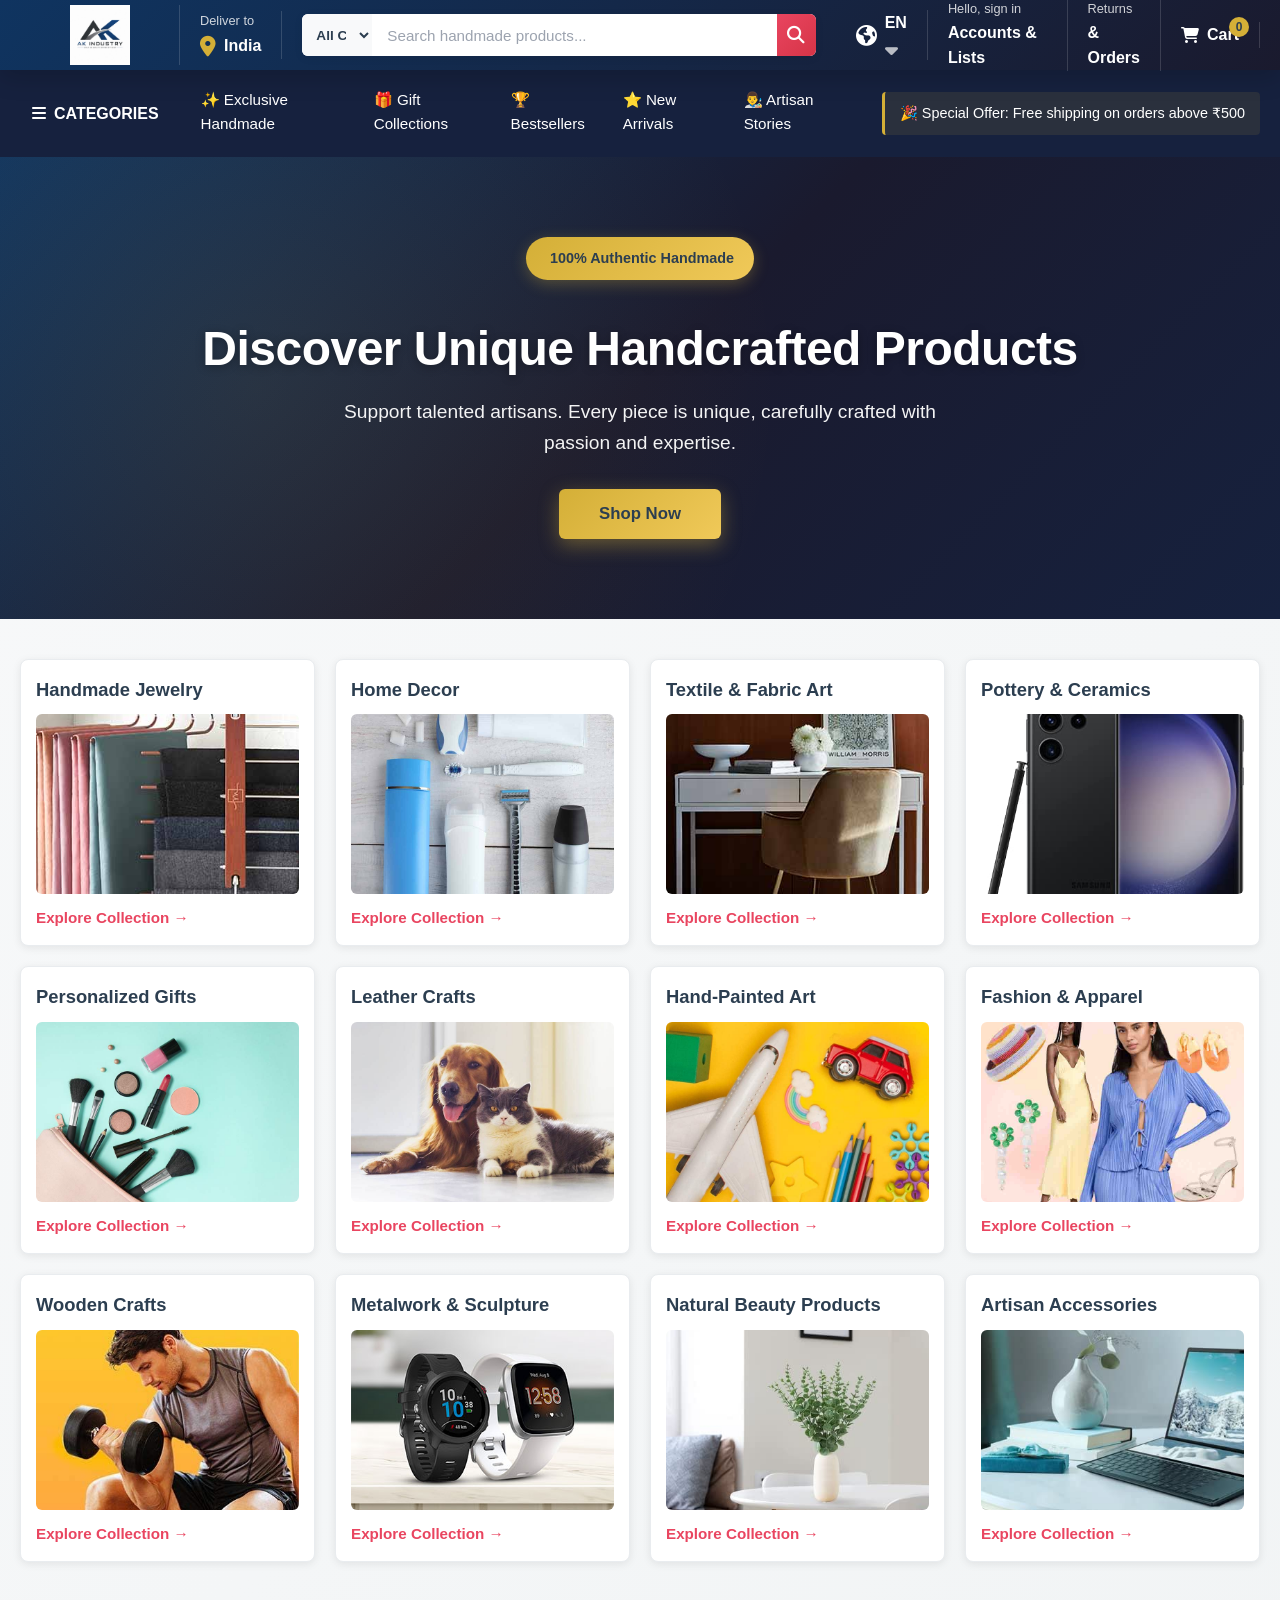
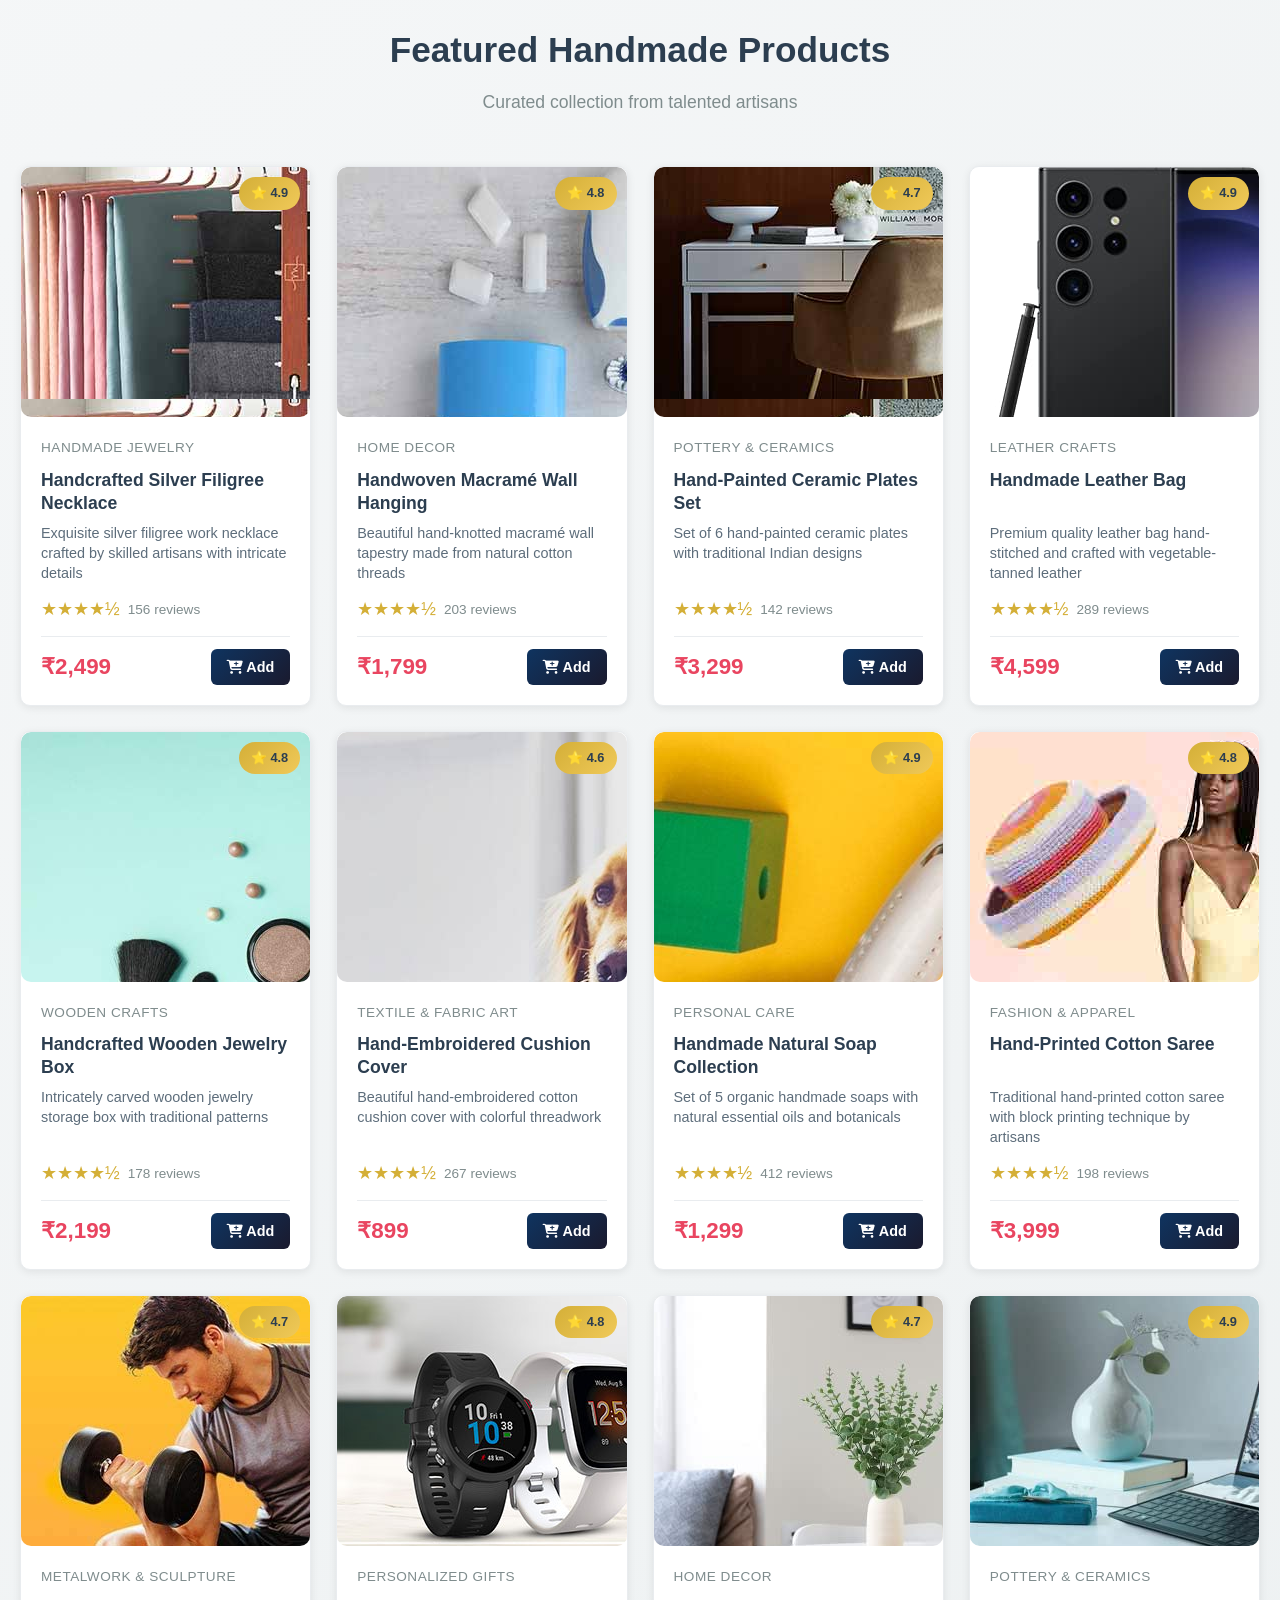
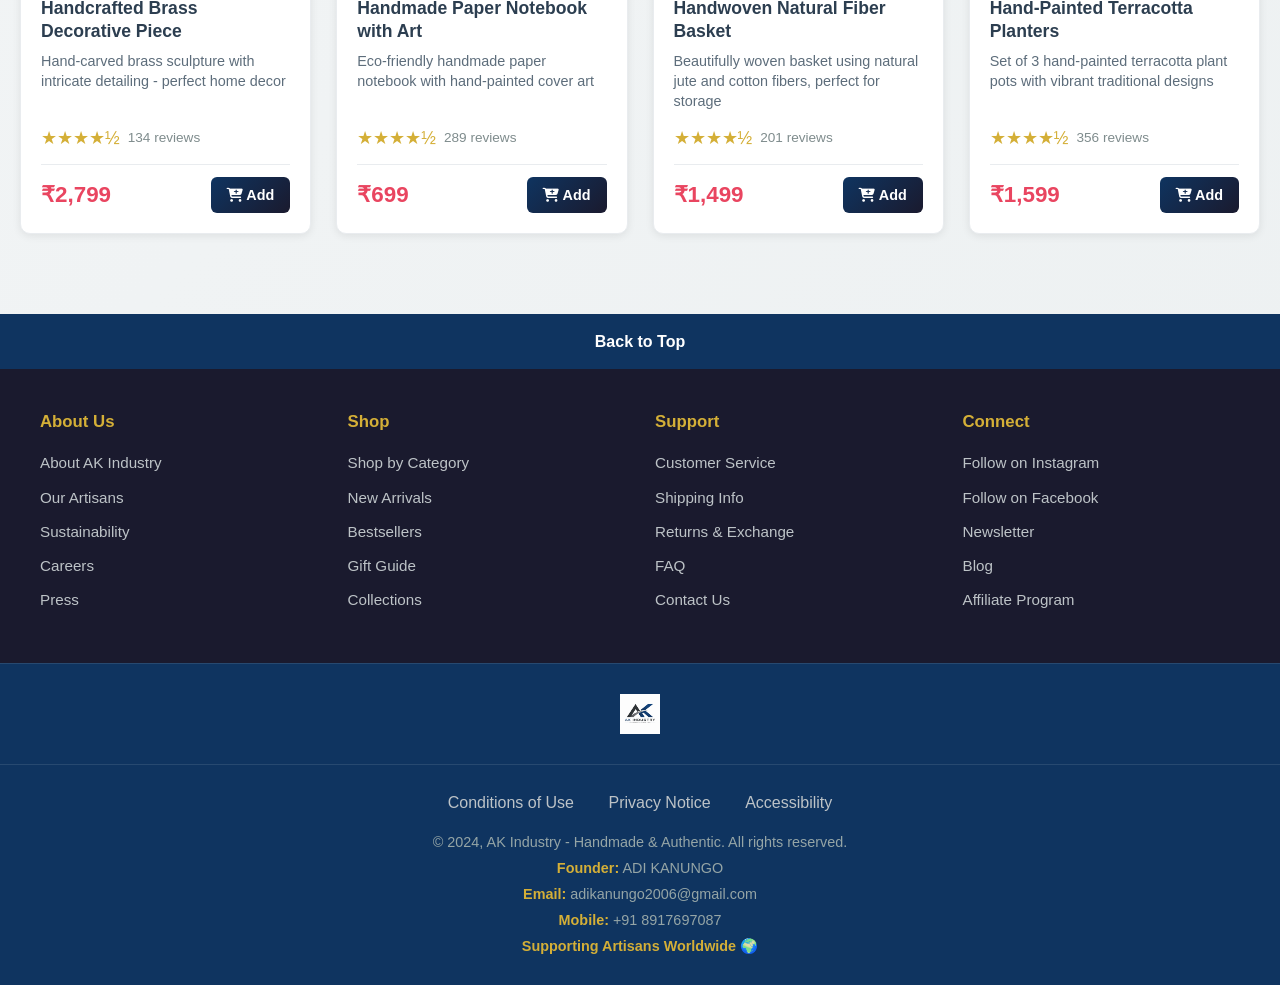
==== Index.html @ 6479bafc "Initial commit" ====
<!DOCTYPE html>
<html lang="en">
  <head>
    <meta charset="UTF-8" />
    <meta http-equiv="X-UA-Compatible" content="IE=edge" />
    <meta name="viewport" content="width=device-width, initial-scale=1.0" />
    <title>AK Industry - Premium Handmade Products</title>
    <meta name="description" content="Discover unique handmade products crafted by artisans. Premium quality, authentic, and ethically made.">
    <link rel="stylesheet" href="https://cdnjs.cloudflare.com/ajax/libs/font-awesome/6.4.0/css/all.min.css" />
    <link rel="stylesheet" href="Style-premium.css" />
    <!-- Stripe Script -->
    <script src="https://js.stripe.com/v3/"></script>
    <!-- Razorpay Script -->
    <script src="https://checkout.razorpay.com/v1/checkout.js"></script>
  </head>
  <body>
    <header>
      <div class="navbar">
        <div class="nav-logo border">
          <div class="logo"></div>
        </div>
        <div class="nav-address border">
          <p class="add-first">Deliver to</p>
          <div class="address-icon">
            <i class="fa-solid fa-location-dot"></i>
            <p class="add-second"><b>India</b></p>
          </div>
        </div>
        <div class="nav-search">
          <select class="search-select">
            <option>All Categories</option>
            <option>Handmade Jewelry</option>
            <option>Home Decor</option>
            <option>Fashion & Clothing</option>
            <option>Crafts & Art</option>
            <option>Personal Care</option>
          </select>
          <input class="search-input" placeholder="Search handmade products..." />
          <div class="search-icon">
            <i class="fa-solid fa-magnifying-glass"></i>
          </div>
        </div>
        <div class="map-icon border">
          <i class="fa-solid fa-earth-americas"></i>
          <div>
            <p>
              <b><pre>EN</pre></b>
            </p>
            <div class="sort-down">
              <i class="fa-solid fa-sort-down"></i>
            </div>
          </div>
        </div>

        <div class="nav-singin border">
          <p><span>Hello, sign in</span></p>
          <p class="nav-second">Accounts & Lists</p>
        </div>

        <div class="nav-return border">
          <p><span>Returns</span></p>
          <p class="nav-second">& Orders</p>
        </div>

        <div class="nav-cart border">
          <i class="fa-solid fa-cart-shopping"></i>
          <span class="cart-count">0</span>
          Cart
        </div>
      </div>

      <div class="panel">
        <div class="panel-all">
          <i class="fa-solid fa-bars"></i>
          CATEGORIES
        </div>
        <div class="panel-options">
          <p>✨ Exclusive Handmade</p>
          <p>🎁 Gift Collections</p>
          <p>🏆 Bestsellers</p>
          <p>⭐ New Arrivals</p>
          <p>👨‍🎨 Artisan Stories</p>
        </div>
        <div class="panel-deals">
          <p>🎉 Special Offer: Free shipping on orders above ₹500</p>
        </div>
      </div>
    </header>

    <div class="hero-section">
      <div class="hero-msg premium-hero">
        <div class="hero-badge">
          <i class="fa-solid fa-sparkles"></i>
          100% Authentic Handmade
        </div>
        <h1>Discover Unique Handcrafted Products</h1>
        <p>
          Support talented artisans. Every piece is unique, carefully crafted with passion and expertise.
        </p>
        <button class="hero-btn">Shop Now</button>
      </div>
    </div>

    <div class="shop-section" id="shop-section">
      <div class="box category-box">
        <div class="box-content">
          <h2>Handmade Jewelry</h2>
          <div class="box-img" style="background-image: url('box1_image.jpg')"></div>
          <p>Explore Collection →</p>
        </div>
      </div>

      <div class="box category-box">
        <div class="box-content">
          <h2>Home Decor</h2>
          <div class="box-img" style="background-image: url('box2_image.jpg')"></div>
          <p>Explore Collection →</p>
        </div>
      </div>

      <div class="box category-box">
        <div class="box-content">
          <h2>Textile & Fabric Art</h2>
          <div class="box-img" style="background-image: url('box3_image.jpg')"></div>
          <p>Explore Collection →</p>
        </div>
      </div>

      <div class="box category-box">
        <div class="box-content">
          <h2>Pottery & Ceramics</h2>
          <div class="box-img" style="background-image: url('box4_image.jpg')"></div>
          <p>Explore Collection →</p>
        </div>
      </div>

      <div class="box category-box">
        <div class="box-content">
          <h2>Personalized Gifts</h2>
          <div class="box-img" style="background-image: url('box5_image.jpg')"></div>
          <p>Explore Collection →</p>
        </div>
      </div>

      <div class="box category-box">
        <div class="box-content">
          <h2>Leather Crafts</h2>
          <div class="box-img" style="background-image: url('box6_image.jpg')"></div>
          <p>Explore Collection →</p>
        </div>
      </div>

      <div class="box category-box">
        <div class="box-content">
          <h2>Hand-Painted Art</h2>
          <div class="box-img" style="background-image: url('box7_image.jpg')"></div>
          <p>Explore Collection →</p>
        </div>
      </div>

      <div class="box category-box">
        <div class="box-content">
          <h2>Fashion & Apparel</h2>
          <div class="box-img" style="background-image: url('box8_image.jpg')"></div>
          <p>Explore Collection →</p>
        </div>
      </div>

      <div class="box category-box">
        <div class="box-content">
          <h2>Wooden Crafts</h2>
          <div class="box-img" style="background-image: url('box9_image.jpg')"></div>
          <p>Explore Collection →</p>
        </div>
      </div>

      <div class="box category-box">
        <div class="box-content">
          <h2>Metalwork & Sculpture</h2>
          <div class="box-img" style="background-image: url('box10_image.jpg')"></div>
          <p>Explore Collection →</p>
        </div>
      </div>

      <div class="box category-box">
        <div class="box-content">
          <h2>Natural Beauty Products</h2>
          <div class="box-img" style="background-image: url('box11_image.jpg')"></div>
          <p>Explore Collection →</p>
        </div>
      </div>

      <div class="box category-box">
        <div class="box-content">
          <h2>Artisan Accessories</h2>
          <div class="box-img" style="background-image: url('box12_image.jpg')"></div>
          <p>Explore Collection →</p>
        </div>
      </div>
    </div>

    <!-- Products Section -->
    <div class="products-container">
      <div class="products-header">
        <h2>Featured Handmade Products</h2>
        <p>Curated collection from talented artisans</p>
      </div>
      <div class="products-grid" id="products-grid">
        <!-- Products will be loaded here by JavaScript -->
      </div>
    </div>

    <footer>
      <div class="foot-panel1">Back to Top</div>
      <div class="foot-panel2">
        <ul>
          <p><strong>About Us</strong></p>
          <a>About AK Industry</a>
          <a>Our Artisans</a>
          <a>Sustainability</a>
          <a>Careers</a>
          <a>Press</a>
        </ul>
        <ul>
          <p><strong>Shop</strong></p>
          <a>Shop by Category</a>
          <a>New Arrivals</a>
          <a>Bestsellers</a>
          <a>Gift Guide</a>
          <a>Collections</a>
        </ul>
        <ul>
          <p><strong>Support</strong></p>
          <a>Customer Service</a>
          <a>Shipping Info</a>
          <a>Returns & Exchange</a>
          <a>FAQ</a>
          <a>Contact Us</a>
        </ul>
        <ul>
          <p><strong>Connect</strong></p>
          <a>Follow on Instagram</a>
          <a>Follow on Facebook</a>
          <a>Newsletter</a>
          <a>Blog</a>
          <a>Affiliate Program</a>
        </ul>
      </div>
      <div class="foot-panel3">
        <div class="logo"></div>
      </div>
      <div class="foot-panel4">
        <div class="pages">
          <a>Conditions of Use</a>
          <a>Privacy Notice</a>
          <a>Accessibility</a>
        </div>
        <div class="copyright">
          © 2024, AK Industry - Handmade & Authentic. All rights reserved.
          <br />
          <strong>Founder:</strong> ADI KANUNGO <br />
          <strong>Email:</strong> adikanungo2006@gmail.com <br />
          <strong>Mobile:</strong> +91 8917697087 <br>
          <strong>Supporting Artisans Worldwide 🌍</strong>
        </div>
      </div>
    </footer>

    <script src="app.js"></script>
    <script src="payments.js"></script>
  </body>
</html>
---- Style-premium.css ----
/* ===== PREMIUM PROFESSIONAL E-COMMERCE STYLING ===== */

:root {
    --primary-dark: #1a1a2e;
    --primary-color: #0f3460;
    --secondary-color: #e94560;
    --accent-gold: #d4af37;
    --accent-light: #16213e;
    --success-color: #27ae60;
    --warning-color: #e74c3c;
    --text-dark: #2c3e50;
    --text-light: #ecf0f1;
    --bg-light: #f8f9fa;
    --bg-dark: #f1f3f6;
    --shadow-soft: 0 2px 8px rgba(0, 0, 0, 0.08);
    --shadow-medium: 0 4px 16px rgba(0, 0, 0, 0.12);
    --shadow-strong: 0 8px 24px rgba(0, 0, 0, 0.16);
    --transition: all 0.3s cubic-bezier(0.4, 0, 0.2, 1);
}

* {
    margin: 0;
    padding: 0;
    font-family: 'Segoe UI', -apple-system, BlinkMacSystemFont, sans-serif;
    box-sizing: border-box;
}

html {
    scroll-behavior: smooth;
}

body {
    background: linear-gradient(135deg, #f8f9fa 0%, #ecf0f1 100%);
    color: var(--text-dark);
    line-height: 1.6;
}

/* ===== NAVBAR - PREMIUM ===== */
.navbar {
    height: 70px;
    background: linear-gradient(135deg, #0f3460 0%, #1a1a2e 100%);
    color: white;
    display: flex;
    align-items: center;
    justify-content: space-between;
    padding: 0 20px;
    box-shadow: var(--shadow-strong);
    position: sticky;
    top: 0;
    z-index: 100;
}

.border {
    border-right: 1px solid rgba(255, 255, 255, 0.15);
    padding: 0 15px;
}

/* LOGO */
.nav-logo {
    height: 60px;
    width: 160px;
    cursor: pointer;
    display: flex;
    align-items: center;
    transition: var(--transition);
}

.nav-logo:hover {
    transform: scale(1.05);
}

.logo {
    background-image: url("Aklogo.jpeg");
    background-size: contain;
    background-repeat: no-repeat;
    background-position: center;
    height: 60px;
    width: 160px;
}

/* ADDRESS */
.nav-address {
    display: flex;
    flex-direction: column;
    justify-content: center;
    cursor: pointer;
    transition: var(--transition);
    padding: 0 20px !important;
}

.nav-address:hover {
    opacity: 0.8;
}

.add-first {
    font-size: 0.8rem;
    opacity: 0.8;
    margin-bottom: 2px;
}

.add-second {
    font-size: 1rem;
    font-weight: 600;
}

.address-icon {
    display: flex;
    align-items: center;
    gap: 8px;
}

.address-icon i {
    font-size: 1.3rem;
    color: var(--accent-gold);
}

/* SEARCH BAR */
.nav-search {
    display: flex;
    background-color: white;
    width: 680px;
    height: 42px;
    border-radius: 6px;
    overflow: hidden;
    box-shadow: var(--shadow-soft);
    margin: 0 20px;
}

.search-select {
    width: 70px;
    border: none;
    background-color: #f8f9fa;
    font-weight: 600;
    cursor: pointer;
    padding: 0 10px;
    font-size: 0.85rem;
    color: var(--text-dark);
    transition: var(--transition);
}

.search-select:hover {
    background-color: #ecf0f1;
}

.search-input {
    width: 100%;
    border: none;
    padding: 0 15px;
    font-size: 0.95rem;
    color: var(--text-dark);
}

.search-input::placeholder {
    color: #9ca3af;
}

.search-input:focus {
    outline: none;
    background-color: #fafbfc;
}

.search-icon {
    width: 50px;
    display: flex;
    justify-content: center;
    align-items: center;
    background: linear-gradient(135deg, var(--secondary-color) 0%, #d63447 100%);
    color: white;
    font-size: 1.1rem;
    cursor: pointer;
    transition: var(--transition);
}

.search-icon:hover {
    background: linear-gradient(135deg, #d63447 0%, #c0293d 100%);
    transform: scale(1.05);
}

/* GLOBE & LANGUAGE */
.map-icon {
    display: flex;
    align-items: center;
    gap: 8px;
    cursor: pointer;
    transition: var(--transition);
    padding: 0 20px !important;
}

.map-icon:hover {
    opacity: 0.8;
}

.map-icon i {
    font-size: 1.3rem;
}

.sort-down {
    font-size: 0.7rem;
    opacity: 0.7;
}

/* SIGN IN */
.nav-singin {
    cursor: pointer;
    transition: var(--transition);
    padding: 0 20px !important;
}

.nav-singin:hover {
    opacity: 0.8;
}

.nav-singin p:first-child {
    font-size: 0.8rem;
    opacity: 0.8;
}

.nav-singin p:last-child {
    font-size: 1rem;
    font-weight: 600;
}

/* RETURNS */
.nav-return {
    cursor: pointer;
    transition: var(--transition);
    padding: 0 20px !important;
}

.nav-return:hover {
    opacity: 0.8;
}

.nav-return p:first-child {
    font-size: 0.8rem;
    opacity: 0.8;
}

.nav-return p:last-child {
    font-size: 1rem;
    font-weight: 600;
}

/* CART */
.nav-cart {
    cursor: pointer;
    transition: var(--transition);
    padding: 0 20px !important;
    position: relative;
    font-weight: 600;
    display: flex;
    align-items: center;
    gap: 8px;
}

.nav-cart:hover {
    opacity: 0.8;
}

.cart-count {
    position: absolute;
    top: -5px;
    right: 10px;
    background: var(--accent-gold);
    color: var(--text-dark);
    border-radius: 50%;
    width: 20px;
    height: 20px;
    display: flex;
    align-items: center;
    justify-content: center;
    font-size: 0.75rem;
    font-weight: 700;
}

/* ===== PANEL ===== */
.panel {
    background-color: #16213e;
    color: white;
    display: flex;
    align-items: center;
    padding: 10px 20px;
    box-shadow: var(--shadow-soft);
    gap: 30px;
}

.panel-all {
    display: flex;
    align-items: center;
    gap: 8px;
    font-weight: 600;
    cursor: pointer;
    transition: var(--transition);
    padding: 8px 12px;
    border-radius: 4px;
}

.panel-all:hover {
    background-color: rgba(212, 175, 55, 0.1);
    color: var(--accent-gold);
}

.panel-options {
    display: flex;
    gap: 25px;
    flex: 1;
}

.panel-options p {
    cursor: pointer;
    font-size: 0.95rem;
    transition: var(--transition);
    padding: 8px 0;
    border-bottom: 2px solid transparent;
}

.panel-options p:hover {
    color: var(--accent-gold);
    border-bottom-color: var(--accent-gold);
}

.panel-deals {
    font-size: 0.9rem;
    background: rgba(212, 175, 55, 0.1);
    padding: 10px 15px;
    border-radius: 4px;
    border-left: 3px solid var(--accent-gold);
}

.panel-deals p {
    margin: 0;
}

/* ===== HERO SECTION ===== */
.hero-section {
    background: linear-gradient(135deg, #0f3460 0%, #1a1a2e 50%, #16213e 100%);
    color: white;
    padding: 80px 40px;
    text-align: center;
    position: relative;
    overflow: hidden;
}

.hero-section::before {
    content: '';
    position: absolute;
    top: 0;
    left: 0;
    right: 0;
    bottom: 0;
    background: radial-gradient(circle at 20% 50%, rgba(212, 175, 55, 0.1) 0%, transparent 50%);
    pointer-events: none;
}

.premium-hero {
    position: relative;
    z-index: 1;
}

.hero-badge {
    display: inline-block;
    background: linear-gradient(135deg, var(--accent-gold), #f0c959);
    color: var(--text-dark);
    padding: 10px 20px;
    border-radius: 30px;
    font-weight: 600;
    font-size: 0.9rem;
    margin-bottom: 20px;
    box-shadow: 0 4px 15px rgba(212, 175, 55, 0.3);
}

.premium-hero h1 {
    font-size: 3rem;
    font-weight: 700;
    margin: 20px 0;
    letter-spacing: -0.5px;
    line-height: 1.2;
    text-shadow: 0 2px 10px rgba(0, 0, 0, 0.3);
}

.premium-hero p {
    font-size: 1.2rem;
    margin: 20px 0 30px;
    opacity: 0.95;
    max-width: 600px;
    margin-left: auto;
    margin-right: auto;
}

.hero-btn {
    background: linear-gradient(135deg, var(--accent-gold) 0%, #f0c959 100%);
    color: var(--text-dark);
    border: none;
    padding: 15px 40px;
    font-size: 1.05rem;
    font-weight: 600;
    border-radius: 6px;
    cursor: pointer;
    transition: var(--transition);
    box-shadow: 0 6px 20px rgba(212, 175, 55, 0.4);
}

.hero-btn:hover {
    transform: translateY(-3px);
    box-shadow: 0 8px 30px rgba(212, 175, 55, 0.6);
}

/* ===== SHOP SECTION ===== */
.shop-section {
    display: grid;
    grid-template-columns: repeat(4, 1fr);
    gap: 20px;
    max-width: 1500px;
    margin: 40px auto;
    padding: 0 20px;
}

.box {
    background: white;
    border-radius: 8px;
    overflow: hidden;
    cursor: pointer;
    transition: var(--transition);
    box-shadow: var(--shadow-soft);
    border: 1px solid #e9ecef;
}

.box:hover {
    transform: translateY(-8px);
    box-shadow: var(--shadow-strong);
}

.box-content {
    padding: 15px;
}

.box-content h2 {
    font-size: 1.15rem;
    font-weight: 600;
    color: var(--text-dark);
    margin-bottom: 10px;
}

.box-img {
    height: 180px;
    background-size: cover;
    background-position: center;
    border-radius: 6px;
    margin-bottom: 12px;
    transition: var(--transition);
}

.box:hover .box-img {
    transform: scale(1.05);
}

.box-content p {
    color: var(--secondary-color);
    font-weight: 600;
    font-size: 0.95rem;
    transition: var(--transition);
}

.box:hover .box-content p {
    color: var(--text-dark);
}

/* ===== PRODUCTS SECTION ===== */
.products-container {
    max-width: 1500px;
    margin: 60px auto;
    padding: 0 20px;
}

.products-header {
    text-align: center;
    margin-bottom: 50px;
}

.products-header h2 {
    font-size: 2.2rem;
    color: var(--text-dark);
    font-weight: 700;
    margin-bottom: 10px;
}

.products-header p {
    font-size: 1.1rem;
    color: #7f8c8d;
}

.products-grid {
    display: grid;
    grid-template-columns: repeat(auto-fill, minmax(250px, 1fr));
    gap: 25px;
}

.product-card {
    background: white;
    border-radius: 10px;
    overflow: hidden;
    box-shadow: var(--shadow-soft);
    transition: var(--transition);
    border: 1px solid #e9ecef;
    display: flex;
    flex-direction: column;
}

.product-card:hover {
    transform: translateY(-10px);
    box-shadow: var(--shadow-strong);
}

.product-image {
    height: 250px;
    background-size: cover;
    background-position: center;
    position: relative;
    overflow: hidden;
}

.product-badge {
    position: absolute;
    top: 10px;
    right: 10px;
    background: linear-gradient(135deg, var(--accent-gold), #f0c959);
    color: var(--text-dark);
    padding: 6px 12px;
    border-radius: 20px;
    font-size: 0.8rem;
    font-weight: 600;
}

.product-info {
    padding: 20px;
    flex-grow: 1;
    display: flex;
    flex-direction: column;
}

.product-name {
    font-size: 1.1rem;
    font-weight: 600;
    color: var(--text-dark);
    margin-bottom: 8px;
    line-height: 1.3;
    min-height: 2.6em;
}

.product-category {
    font-size: 0.85rem;
    color: #7f8c8d;
    margin-bottom: 10px;
    text-transform: uppercase;
    letter-spacing: 0.5px;
}

.product-description {
    font-size: 0.9rem;
    color: #5d6d7b;
    margin-bottom: 12px;
    line-height: 1.4;
    flex-grow: 1;
}

.product-rating {
    display: flex;
    align-items: center;
    gap: 8px;
    margin-bottom: 12px;
}

.stars {
    color: var(--accent-gold);
    font-size: 0.95rem;
}

.reviews {
    font-size: 0.85rem;
    color: #7f8c8d;
}

.product-footer {
    display: flex;
    justify-content: space-between;
    align-items: center;
    padding-top: 12px;
    border-top: 1px solid #e9ecef;
}

.product-price {
    font-size: 1.4rem;
    font-weight: 700;
    color: var(--secondary-color);
}

.add-cart-btn {
    background: linear-gradient(135deg, #0f3460 0%, #1a1a2e 100%);
    color: white;
    border: none;
    padding: 10px 16px;
    border-radius: 6px;
    cursor: pointer;
    font-weight: 600;
    transition: var(--transition);
    font-size: 0.9rem;
}

.add-cart-btn:hover {
    background: linear-gradient(135deg, #1a1a2e 0%, #0f3460 100%);
    transform: scale(1.05);
}

.add-cart-btn:active {
    transform: scale(0.98);
}

/* ===== FOOTER ===== */
footer {
    background-color: var(--primary-dark);
    color: var(--text-light);
    margin-top: 80px;
}

.foot-panel1 {
    background-color: #0f3460;
    color: white;
    padding: 15px;
    text-align: center;
    cursor: pointer;
    transition: var(--transition);
    font-weight: 600;
}

.foot-panel1:hover {
    background-color: #0a1f3a;
}

.foot-panel2 {
    display: grid;
    grid-template-columns: repeat(4, 1fr);
    gap: 30px;
    padding: 40px;
    max-width: 1500px;
    margin: 0 auto;
}

.foot-panel2 ul {
    list-style: none;
}

.foot-panel2 p {
    color: var(--accent-gold);
    font-weight: 600;
    font-size: 1.05rem;
    margin-bottom: 15px;
}

.foot-panel2 a {
    display: block;
    color: #bdc3c7;
    text-decoration: none;
    margin-bottom: 10px;
    font-size: 0.95rem;
    transition: var(--transition);
    cursor: pointer;
}

.foot-panel2 a:hover {
    color: var(--accent-gold);
    padding-left: 5px;
}

.foot-panel3 {
    text-align: center;
    padding: 30px;
    background-color: #0f3460;
    border-top: 1px solid rgba(255, 255, 255, 0.1);
}

.foot-panel3 .logo {
    height: 40px;
    width: 120px;
    background-size: contain;
    background-repeat: no-repeat;
    background-position: center;
    margin: 0 auto;
}

.foot-panel4 {
    background-color: #0f3460;
    color: #bdc3c7;
    padding: 25px;
    text-align: center;
    border-top: 1px solid rgba(255, 255, 255, 0.1);
}

.pages {
    margin-bottom: 15px;
}

.pages a {
    color: #bdc3c7;
    text-decoration: none;
    margin: 0 15px;
    transition: var(--transition);
    cursor: pointer;
}

.pages a:hover {
    color: var(--accent-gold);
}

.copyright {
    font-size: 0.9rem;
    line-height: 1.8;
    color: #95a5a6;
}

.copyright strong {
    color: var(--accent-gold);
}

/* ===== MODALS & NOTIFICATIONS ===== */
.modal {
    display: none;
    position: fixed;
    top: 0;
    left: 0;
    width: 100%;
    height: 100%;
    background-color: rgba(0, 0, 0, 0.5);
    z-index: 1000;
    justify-content: center;
    align-items: center;
    animation: fadeIn 0.3s ease;
    overflow-y: auto;
}

.modal.open {
    display: flex;
}

.modal-content {
    background: white;
    border-radius: 12px;
    padding: 40px;
    max-width: 600px;
    width: 90%;
    box-shadow: var(--shadow-strong);
    max-height: 90vh;
    overflow-y: auto;
    animation: slideUp 0.3s ease;
    margin: auto;
}

.product-detail {
    max-width: 900px;
}

.product-detail-container {
    display: grid;
    grid-template-columns: 1fr 1fr;
    gap: 40px;
}

.product-image {
    border-radius: 10px;
    overflow: hidden;
    background: #f5f5f5;
    aspect-ratio: 1;
}

.product-image img {
    width: 100%;
    height: 100%;
    object-fit: cover;
}

.product-info h2 {
    font-size: 1.8rem;
    color: var(--text-dark);
    margin-bottom: 15px;
    line-height: 1.3;
}

.rating {
    display: flex;
    align-items: center;
    gap: 10px;
    margin-bottom: 15px;
    padding-bottom: 15px;
    border-bottom: 1px solid #e9ecef;
}

.stars {
    color: var(--accent-gold);
    font-size: 1.1rem;
}

.rating-value {
    font-size: 0.95rem;
    color: #7f8c8d;
}

.product-detail .category {
    color: #7f8c8d;
    margin-bottom: 15px;
    font-size: 0.95rem;
}

.product-detail .description {
    color: #5d6d7b;
    line-height: 1.6;
    margin-bottom: 20px;
    font-size: 0.95rem;
}

.price-section {
    display: flex;
    align-items: center;
    gap: 15px;
    margin-bottom: 25px;
    padding: 15px;
    background: #f8f9fa;
    border-radius: 8px;
}

.price {
    font-size: 2rem;
    font-weight: 700;
    color: var(--secondary-color);
}

.discount {
    background: var(--success-color);
    color: white;
    padding: 5px 10px;
    border-radius: 4px;
    font-size: 0.85rem;
    font-weight: 600;
}

.quantity-selector {
    display: flex;
    align-items: center;
    gap: 15px;
    margin-bottom: 20px;
}

.quantity-selector label {
    font-weight: 600;
    color: var(--text-dark);
}

.quantity-selector input {
    width: 80px;
    padding: 8px 12px;
    border: 1px solid #ddd;
    border-radius: 6px;
    font-size: 1rem;
    text-align: center;
}

.add-to-cart-btn,
.buy-now-btn {
    width: 100%;
    margin-bottom: 12px;
}

.cart-modal {
    max-width: 800px;
}

.cart-items {
    margin-bottom: 30px;
}

.cart-item {
    display: grid;
    grid-template-columns: 80px 1fr auto auto auto;
    gap: 20px;
    align-items: center;
    padding: 20px;
    border: 1px solid #e9ecef;
    border-radius: 8px;
    margin-bottom: 15px;
}

.cart-item img {
    width: 80px;
    height: 80px;
    object-fit: cover;
    border-radius: 6px;
}

.cart-item-details h3 {
    font-size: 1rem;
    color: var(--text-dark);
    margin-bottom: 5px;
}

.cart-item-details .price {
    color: var(--secondary-color);
    font-weight: 600;
}

.quantity-control {
    display: flex;
    align-items: center;
    gap: 10px;
}

.qty-btn {
    background: #ecf0f1;
    border: 1px solid #ddd;
    width: 30px;
    height: 30px;
    border-radius: 4px;
    cursor: pointer;
    font-weight: 600;
    transition: var(--transition);
}

.qty-btn:hover {
    background: #d5dbdb;
}

.total {
    font-weight: 600;
    color: var(--text-dark);
}

.remove-btn {
    background: #ffebee;
    color: var(--warning-color);
    border: none;
    padding: 8px 12px;
    border-radius: 4px;
    cursor: pointer;
    font-size: 0.85rem;
    transition: var(--transition);
}

.remove-btn:hover {
    background: #ffcdd2;
}

.cart-summary {
    background: #f8f9fa;
    padding: 20px;
    border-radius: 8px;
}

.summary-row {
    display: flex;
    justify-content: space-between;
    margin-bottom: 12px;
    font-size: 0.95rem;
}

.summary-row.total-row {
    border-top: 2px solid #ddd;
    padding-top: 12px;
    margin-top: 12px;
    font-weight: 700;
    font-size: 1.1rem;
    color: var(--text-dark);
}

.empty-cart {
    text-align: center;
    padding: 40px 20px;
    color: #7f8c8d;
    font-size: 1.1rem;
}

.checkout-form {
    max-width: 800px;
}

.checkout-section {
    margin-bottom: 30px;
    padding-bottom: 20px;
    border-bottom: 1px solid #e9ecef;
}

.checkout-section h3 {
    color: var(--text-dark);
    margin-bottom: 20px;
    font-size: 1.1rem;
}

.checkout-section form {
    display: grid;
    grid-template-columns: 1fr 1fr;
    gap: 15px;
}

.checkout-section form input,
.checkout-section form select {
    padding: 12px;
    border: 1px solid #ddd;
    border-radius: 6px;
    font-size: 0.95rem;
}

.checkout-section form input:focus,
.checkout-section form select:focus {
    outline: none;
    border-color: var(--secondary-color);
    box-shadow: 0 0 0 3px rgba(233, 69, 96, 0.1);
}

.checkout-section form input[type="text"]:nth-child(3),
.checkout-section form input[type="text"]:nth-child(5) {
    grid-column: 1 / -1;
}

.order-summary {
    background: #f8f9fa;
    padding: 15px;
    border-radius: 8px;
    margin-bottom: 20px;
}

.order-summary h4 {
    margin-bottom: 10px;
}

.order-summary-item {
    display: flex;
    justify-content: space-between;
    margin-bottom: 8px;
}

.no-results {
    text-align: center;
    padding: 60px 20px;
    color: #7f8c8d;
    font-size: 1.2rem;
}

.modal-header {
    display: flex;
    justify-content: space-between;
    align-items: center;
    margin-bottom: 30px;
    border-bottom: 2px solid #e9ecef;
    padding-bottom: 15px;
}

.modal-header h2 {
    font-size: 1.8rem;
    color: var(--text-dark);
    margin: 0;
}

.modal-close,
.close {
    background: none;
    border: none;
    font-size: 1.5rem;
    cursor: pointer;
    color: #7f8c8d;
    transition: var(--transition);
    padding: 0;
    width: 30px;
    height: 30px;
    display: flex;
    align-items: center;
    justify-content: center;
}

.modal-close:hover,
.close:hover {
    color: var(--secondary-color);
    transform: rotate(90deg);
}

.form-group {
    margin-bottom: 20px;
}

.form-group label {
    display: block;
    margin-bottom: 8px;
    font-weight: 600;
    color: var(--text-dark);
}

.form-group input,
.form-group select,
.form-group textarea {
    width: 100%;
    padding: 12px;
    border: 1px solid #ddd;
    border-radius: 6px;
    font-size: 1rem;
    font-family: inherit;
    transition: var(--transition);
}

.form-group input:focus,
.form-group select:focus,
.form-group textarea:focus {
    outline: none;
    border-color: var(--secondary-color);
    box-shadow: 0 0 0 3px rgba(233, 69, 96, 0.1);
}

.auth-container {
    max-width: 500px;
}

.auth-tabs {
    display: flex;
    gap: 0;
    margin-bottom: 30px;
    border-bottom: 2px solid #e9ecef;
    background: #f8f9fa;
    border-radius: 6px 6px 0 0;
    padding: 0;
    overflow: hidden;
}

.tab-btn {
    flex: 1;
    padding: 15px;
    text-align: center;
    font-weight: 600;
    cursor: pointer;
    color: #7f8c8d;
    border: none;
    background: transparent;
    border-bottom: 3px solid transparent;
    transition: var(--transition);
    font-size: 0.95rem;
}

.tab-btn:hover {
    background: #ecf0f1;
}

.tab-btn.active {
    color: var(--secondary-color);
    border-bottom-color: var(--secondary-color);
    background: white;
}

.tab-content {
    animation: slideUp 0.3s ease;
}

.tab-content h2 {
    font-size: 1.5rem;
    color: var(--text-dark);
    margin-bottom: 25px;
}

.tab-content form {
    display: flex;
    flex-direction: column;
    gap: 15px;
}

.tab-content input {
    padding: 12px;
    border: 1px solid #ddd;
    border-radius: 6px;
    font-size: 0.95rem;
    transition: var(--transition);
}

.tab-content input:focus {
    outline: none;
    border-color: var(--secondary-color);
    box-shadow: 0 0 0 3px rgba(233, 69, 96, 0.1);
}

.error-message {
    color: var(--warning-color);
    font-size: 0.9rem;
    margin-top: 5px;
    padding: 10px;
    background: #ffebee;
    border-radius: 4px;
}

.success-message {
    color: var(--success-color);
    font-size: 0.9rem;
    margin-top: 5px;
    padding: 10px;
    background: #e8f5e9;
    border-radius: 4px;
}

.btn-primary {
    background: linear-gradient(135deg, var(--secondary-color) 0%, #d63447 100%);
    color: white;
    padding: 12px 30px;
    border: none;
    border-radius: 6px;
    font-size: 1rem;
    font-weight: 600;
    cursor: pointer;
    transition: var(--transition);
    width: 100%;
}

.btn-primary:hover {
    transform: translateY(-2px);
    box-shadow: 0 6px 20px rgba(233, 69, 96, 0.4);
}

.btn-secondary {
    background: #ecf0f1;
    color: var(--text-dark);
    padding: 12px 30px;
    border: none;
    border-radius: 6px;
    font-size: 1rem;
    font-weight: 600;
    cursor: pointer;
    transition: var(--transition);
}

.btn-secondary:hover {
    background: #d5dbdb;
}

/* ===== NOTIFICATIONS ===== */
.notification-container {
    position: fixed;
    top: 20px;
    right: 20px;
    z-index: 2000;
}

.notification {
    background: white;
    padding: 16px 24px;
    border-radius: 8px;
    margin-bottom: 10px;
    box-shadow: var(--shadow-strong);
    font-weight: 500;
    border-left: 4px solid #ccc;
    animation: slideInRight 0.3s ease;
    max-width: 400px;
}

.notification-success {
    border-left-color: var(--success-color);
    background: linear-gradient(135deg, #d4edda 0%, #c3e6cb 100%);
    color: #155724;
}

.notification-error {
    border-left-color: var(--warning-color);
    background: linear-gradient(135deg, #f8d7da 0%, #f5c6cb 100%);
    color: #721c24;
}

.notification-info {
    border-left-color: #0f3460;
    background: linear-gradient(135deg, #d1ecf1 0%, #bee5eb 100%);
    color: #0c5460;
}

/* ===== ANIMATIONS ===== */
@keyframes fadeIn {
    from {
        opacity: 0;
    }
    to {
        opacity: 1;
    }
}

@keyframes slideUp {
    from {
        transform: translateY(30px);
        opacity: 0;
    }
    to {
        transform: translateY(0);
        opacity: 1;
    }
}

@keyframes slideInRight {
    from {
        transform: translateX(400px);
        opacity: 0;
    }
    to {
        transform: translateX(0);
        opacity: 1;
    }
}

/* ===== RESPONSIVE DESIGN ===== */
@media (max-width: 1200px) {
    .shop-section {
        grid-template-columns: repeat(3, 1fr);
    }

    .products-grid {
        grid-template-columns: repeat(auto-fill, minmax(220px, 1fr));
    }

    .navbar {
        padding: 0 10px;
    }

    .nav-search {
        width: 500px;
    }

    .premium-hero h1 {
        font-size: 2.5rem;
    }
}

@media (max-width: 768px) {
    .shop-section {
        grid-template-columns: repeat(2, 1fr);
        gap: 15px;
        margin: 30px auto;
    }

    .products-grid {
        grid-template-columns: repeat(auto-fill, minmax(180px, 1fr));
        gap: 15px;
    }

    .navbar {
        height: auto;
        flex-wrap: wrap;
        padding: 10px 5px;
        gap: 0;
    }

    .nav-search {
        width: 100%;
        margin: 10px 0;
    }

    .panel {
        flex-direction: column;
        gap: 10px;
    }

    .panel-options {
        gap: 10px;
        flex-wrap: wrap;
    }

    .premium-hero h1 {
        font-size: 1.8rem;
    }

    .premium-hero p {
        font-size: 1rem;
    }

    .foot-panel2 {
        grid-template-columns: repeat(2, 1fr);
        gap: 20px;
        padding: 30px 20px;
    }

    .modal-content {
        padding: 25px;
    }
}

@media (max-width: 480px) {
    .shop-section {
        grid-template-columns: 1fr;
    }

    .products-grid {
        grid-template-columns: 1fr;
    }

    .navbar {
        height: auto;
    }

    .nav-logo,
    .nav-search {
        width: 100%;
    }

    .nav-search {
        margin: 10px 0;
    }

    .border {
        border-right: none;
        padding: 10px 5px;
    }

    .premium-hero {
        padding: 40px 20px;
    }

    .premium-hero h1 {
        font-size: 1.4rem;
    }

    .premium-hero p {
        font-size: 0.95rem;
    }

    .foot-panel2 {
        grid-template-columns: 1fr;
    }

    .product-card {
        margin-bottom: 15px;
    }

    .modal-content {
        width: 95%;
        padding: 20px;
    }
}

/* ===== CATEGORY BOX STYLING ===== */
.category-box {
    position: relative;
    height: 100%;
}

.category-box .box-content {
    height: 100%;
    display: flex;
    flex-direction: column;
    justify-content: space-between;
}

.category-box:hover {
    border-color: var(--accent-gold);
}

/* ===== UTILITY CLASSES ===== */
.text-center {
    text-align: center;
}

.mt-5 {
    margin-top: 40px;
}

.mb-5 {
    margin-bottom: 40px;
}

.hidden {
    display: none !important;
}

/* Payment Options Styling */
.payment-options {
    display: flex;
    flex-direction: column;
    gap: 15px;
    margin-bottom: 20px;
}

.payment-options label {
    display: flex;
    align-items: center;
    gap: 12px;
    padding: 12px;
    border: 1px solid #ddd;
    border-radius: 6px;
    cursor: pointer;
    transition: var(--transition);
}

.payment-options label:hover {
    background-color: #f8f9fa;
    border-color: var(--secondary-color);
}

.payment-options input[type="radio"] {
    cursor: pointer;
    width: 18px;
    height: 18px;
}

.confirmation-content {
    text-align: center;
    padding: 40px 20px;
}

.success-icon {
    font-size: 3rem;
    color: var(--success-color);
    margin-bottom: 20px;
    font-weight: bold;
}

.confirmation-content h2 {
    color: var(--text-dark);
    margin-bottom: 10px;
}

.order-details {
    background: #f8f9fa;
    padding: 20px;
    border-radius: 8px;
    margin: 20px 0;
    text-align: left;
}

.order-details p {
    margin: 10px 0;
}

.status-badge {
    background: var(--success-color);
    color: white;
    padding: 4px 12px;
    border-radius: 20px;
    font-size: 0.85rem;
    font-weight: 600;
}

.delivery-message {
    color: #7f8c8d;
    margin-bottom: 20px;
}
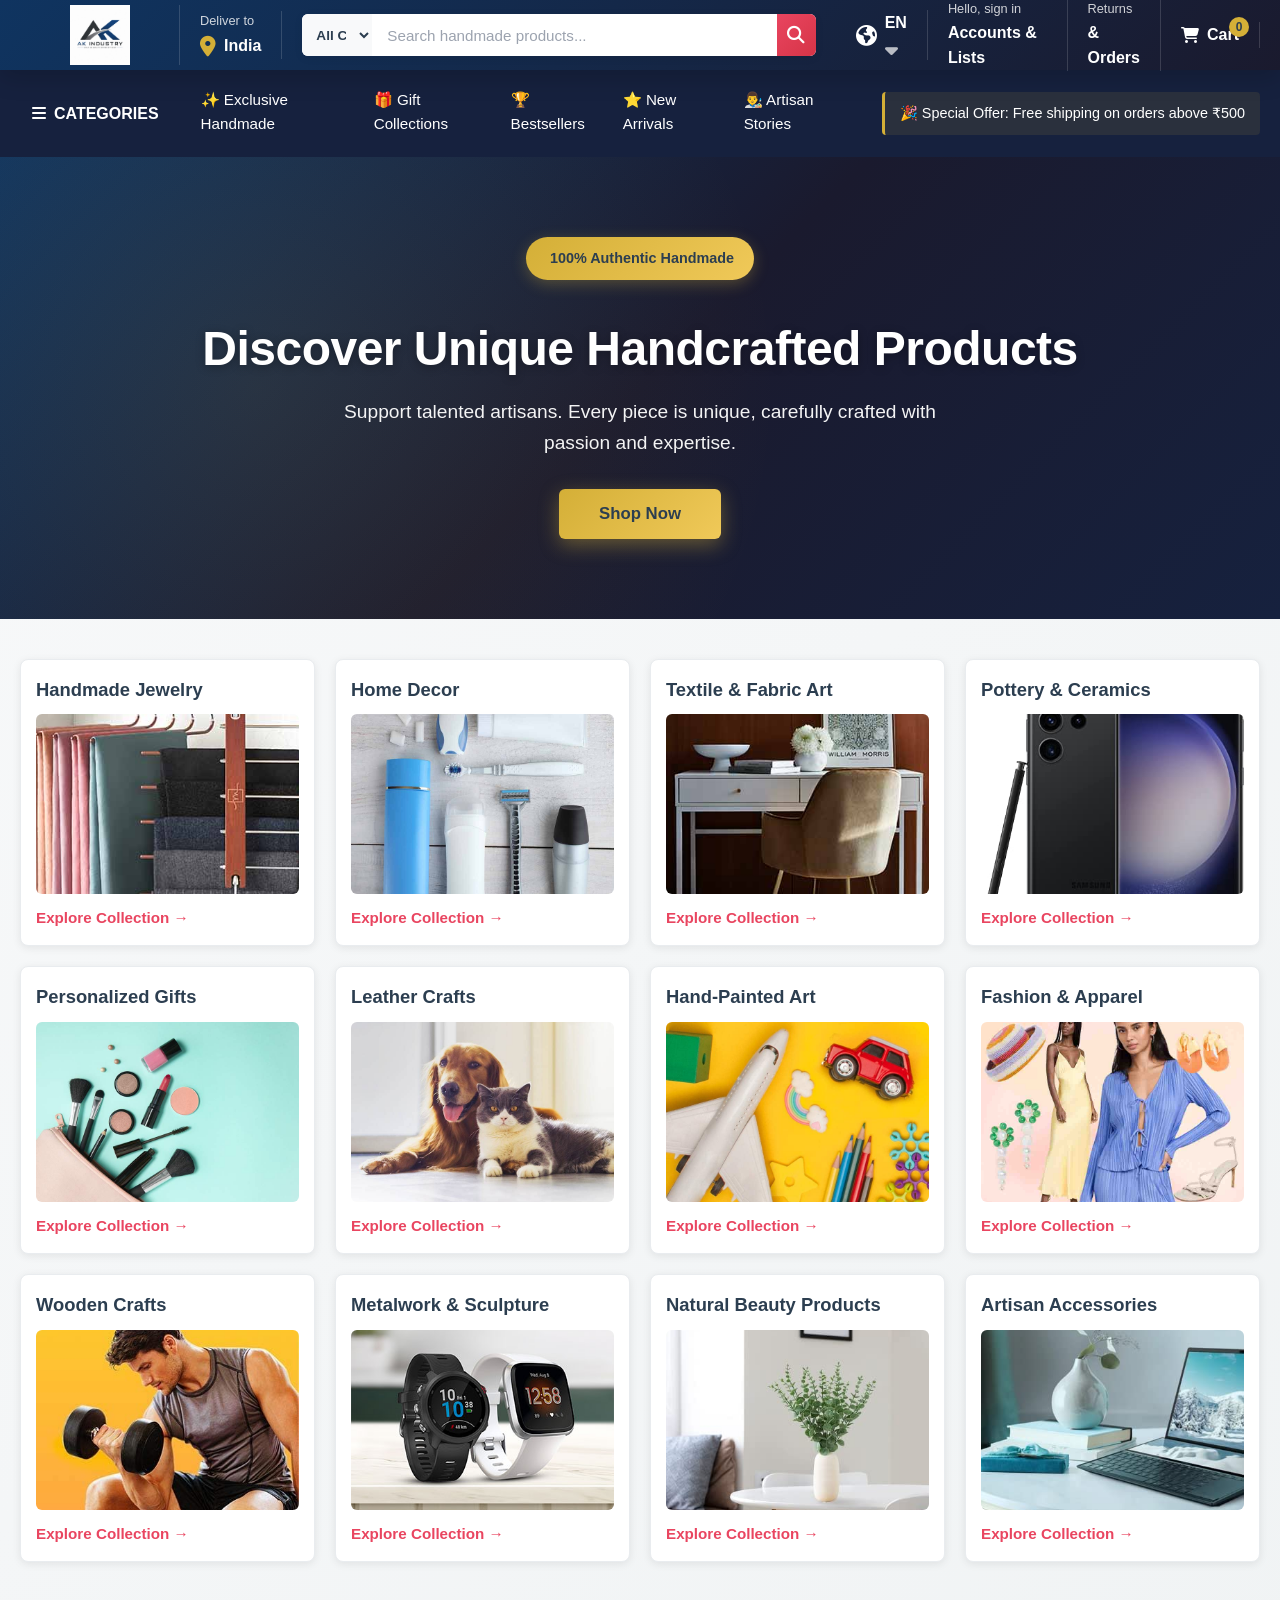
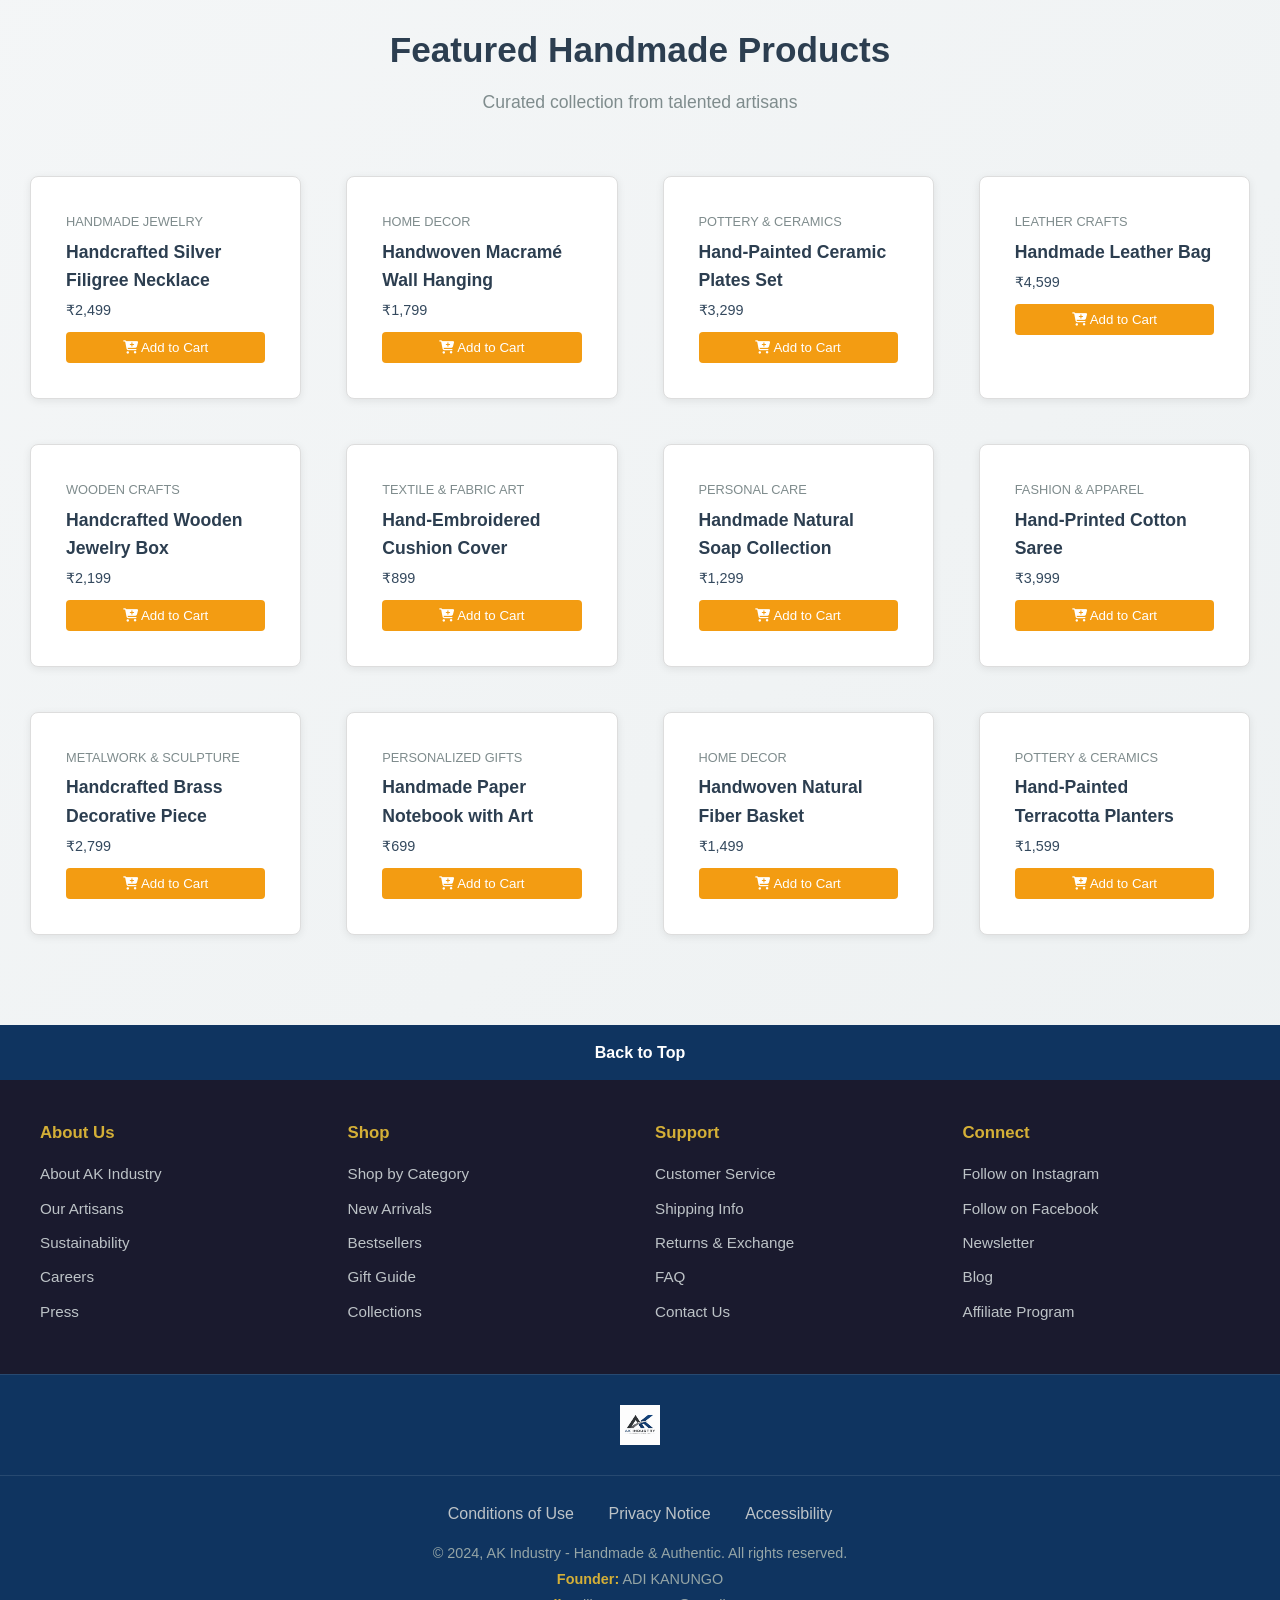
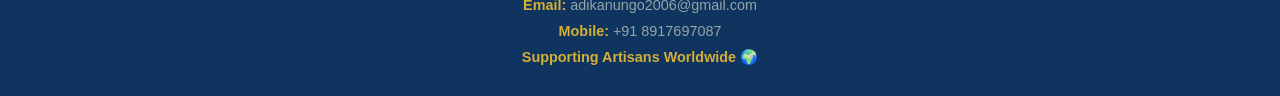
==== commit 8cfa2275: "New index" ====
--- a/Index.html
+++ b/Index.html
@@ -8,9 +8,7 @@
     <meta name="description" content="Discover unique handmade products crafted by artisans. Premium quality, authentic, and ethically made.">
     <link rel="stylesheet" href="https://cdnjs.cloudflare.com/ajax/libs/font-awesome/6.4.0/css/all.min.css" />
     <link rel="stylesheet" href="Style-premium.css" />
-    <!-- Stripe Script -->
     <script src="https://js.stripe.com/v3/"></script>
-    <!-- Razorpay Script -->
     <script src="https://checkout.razorpay.com/v1/checkout.js"></script>
   </head>
   <body>
@@ -52,7 +50,7 @@
           </div>
         </div>
 
-        <div class="nav-singin border">
+        <div class="nav-singin border" id="navSignIn" style="cursor: pointer;">
           <p><span>Hello, sign in</span></p>
           <p class="nav-second">Accounts & Lists</p>
         </div>
@@ -199,15 +197,13 @@
       </div>
     </div>
 
-    <!-- Products Section -->
     <div class="products-container">
       <div class="products-header">
         <h2>Featured Handmade Products</h2>
         <p>Curated collection from talented artisans</p>
       </div>
       <div class="products-grid" id="products-grid">
-        <!-- Products will be loaded here by JavaScript -->
-      </div>
+        </div>
     </div>
 
     <footer>
@@ -266,7 +262,9 @@
       </div>
     </footer>
 
+    <script src="script.js"></script>
     <script src="app.js"></script>
+    <script src="admin.js"></script>
     <script src="payments.js"></script>
   </body>
-</html>
+</html>
